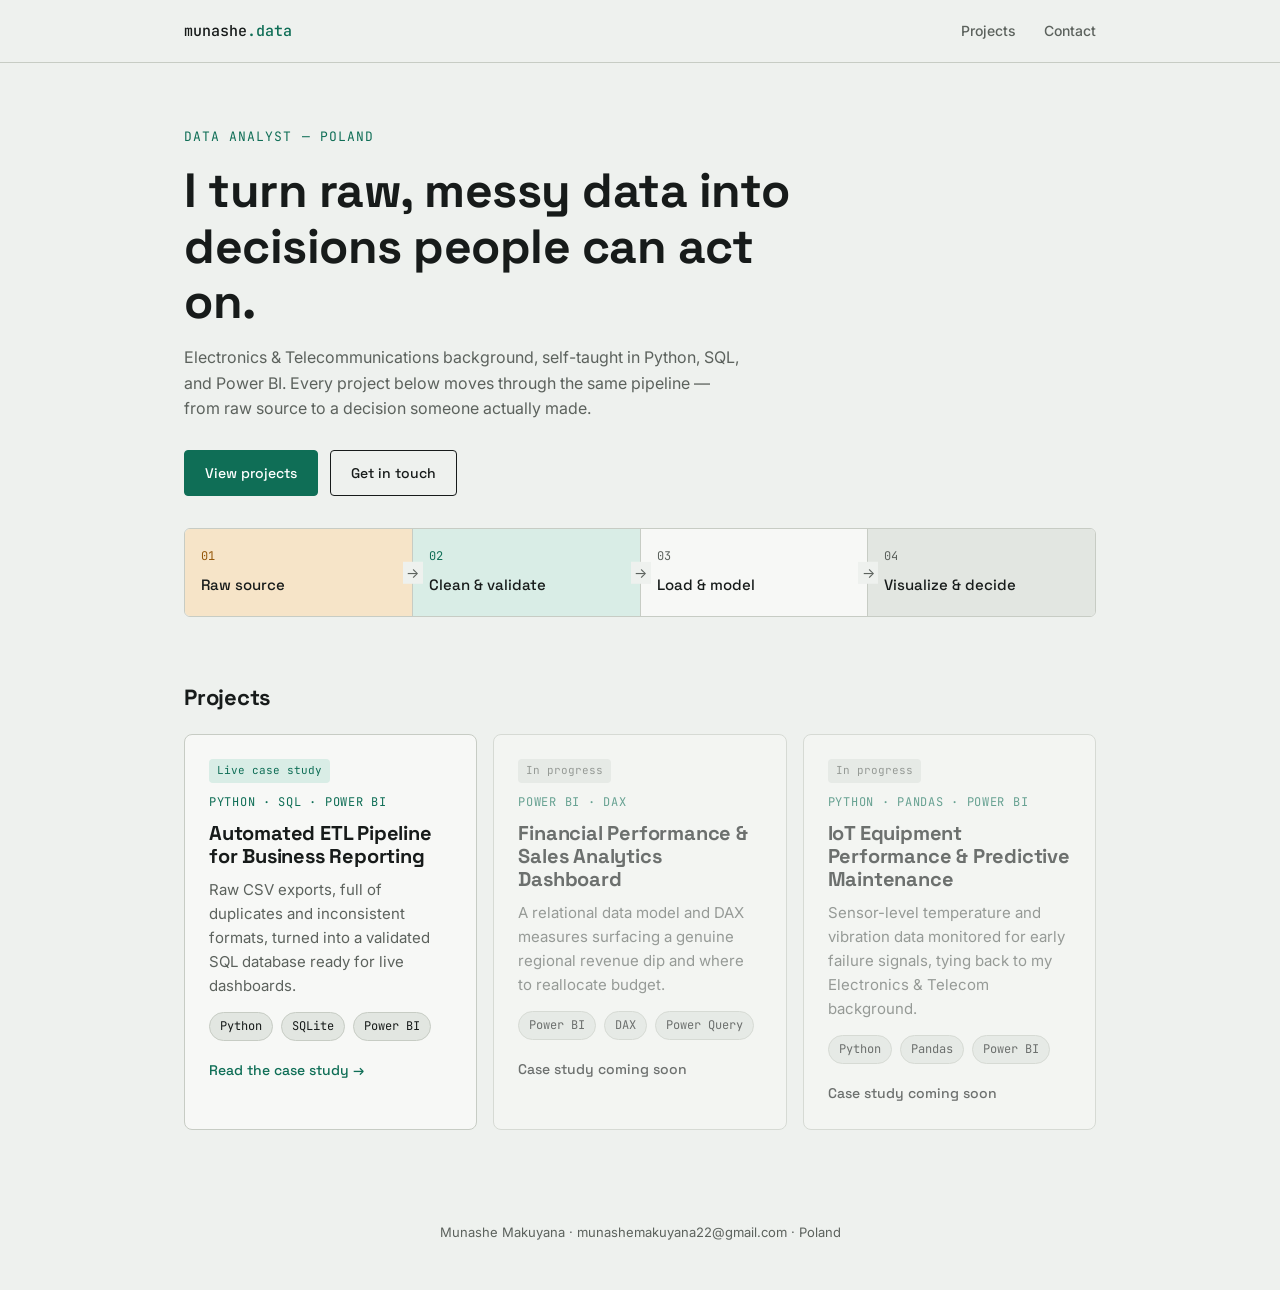
==== index.html @ d44bf30a "Add files via upload" ====
<!DOCTYPE html>
<html lang="en">
<head>
<meta charset="UTF-8">
<meta name="viewport" content="width=device-width, initial-scale=1.0">
<title>Munashe Makuyana — Data Analyst Portfolio</title>
<link rel="stylesheet" href="css/style.css">
</head>
<body>

<nav>
  <div class="wrap">
    <div class="logo">munashe<span>.data</span></div>
    <ul>
      <li><a href="#projects">Projects</a></li>
      <li><a href="mailto:munashemakuyana22@gmail.com">Contact</a></li>
    </ul>
  </div>
</nav>

<header class="hero">
  <div class="wrap">
    <div class="eyebrow">Data analyst — Poland</div>
    <h1>I turn raw, messy data into decisions people can act on.</h1>
    <p>Electronics &amp; Telecommunications background, self-taught in Python, SQL, and Power BI. Every project below moves through the same pipeline &mdash; from raw source to a decision someone actually made.</p>
    <div class="hero-links">
      <a href="#projects" class="btn primary">View projects</a>
      <a href="mailto:munashemakuyana22@gmail.com" class="btn">Get in touch</a>
    </div>

    <div class="pipeline" aria-hidden="true">
      <div class="stage raw"><span class="n mono">01</span><span class="t">Raw source</span></div>
      <div class="stage clean"><span class="n mono">02</span><span class="t">Clean &amp; validate</span></div>
      <div class="stage load"><span class="n mono">03</span><span class="t">Load &amp; model</span></div>
      <div class="stage viz"><span class="n mono">04</span><span class="t">Visualize &amp; decide</span></div>
    </div>
  </div>
</header>

<section class="projects" id="projects">
  <div class="wrap">
    <h2>Projects</h2>
    <div class="card-grid">

      <div class="pcard">
        <span class="status live">Live case study</span>
        <span class="tag">Python · SQL · Power BI</span>
        <h3>Automated ETL Pipeline for Business Reporting</h3>
        <p>Raw CSV exports, full of duplicates and inconsistent formats, turned into a validated SQL database ready for live dashboards.</p>
        <div class="stack">
          <span class="pill">Python</span>
          <span class="pill">SQLite</span>
          <span class="pill">Power BI</span>
        </div>
        <a href="projects/etl-pipeline.html" class="cta">Read the case study →</a>
      </div>

      <div class="pcard disabled">
        <span class="status soon">In progress</span>
        <span class="tag">Power BI · DAX</span>
        <h3>Financial Performance &amp; Sales Analytics Dashboard</h3>
        <p>A relational data model and DAX measures surfacing a genuine regional revenue dip and where to reallocate budget.</p>
        <div class="stack">
          <span class="pill">Power BI</span>
          <span class="pill">DAX</span>
          <span class="pill">Power Query</span>
        </div>
        <span class="cta">Case study coming soon</span>
      </div>

      <div class="pcard disabled">
        <span class="status soon">In progress</span>
        <span class="tag">Python · Pandas · Power BI</span>
        <h3>IoT Equipment Performance &amp; Predictive Maintenance</h3>
        <p>Sensor-level temperature and vibration data monitored for early failure signals, tying back to my Electronics &amp; Telecom background.</p>
        <div class="stack">
          <span class="pill">Python</span>
          <span class="pill">Pandas</span>
          <span class="pill">Power BI</span>
        </div>
        <span class="cta">Case study coming soon</span>
      </div>

    </div>
  </div>
</section>

<footer>
  <div class="wrap">Munashe Makuyana &middot; munashemakuyana22@gmail.com &middot; Poland</div>
</footer>

</body>
</html>
---- css/style.css ----
@import url('https://fonts.googleapis.com/css2?family=Space+Grotesk:wght@400;500;700&family=Inter:wght@400;500;600&family=JetBrains+Mono:wght@400;500&display=swap');

:root{
  --ink:#171b1a;
  --paper:#eef1ee;
  --paper-2:#e2e6e1;
  --card:#f7f8f6;
  --line:#c7ccc4;
  --teal:#0f6e56;
  --teal-light:#d9ede6;
  --amber:#96590c;
  --amber-light:#f6e4c8;
  --coral:#993c1d;
  --coral-light:#f6ded2;
  --muted:#5c625d;
}

*{box-sizing:border-box;margin:0;padding:0;}

body{
  background:var(--paper);
  color:var(--ink);
  font-family:'Inter',sans-serif;
  line-height:1.6;
  font-size:16px;
}

h1,h2,h3,h4{
  font-family:'Space Grotesk',sans-serif;
  font-weight:700;
  line-height:1.15;
  letter-spacing:-0.01em;
}

.mono{font-family:'JetBrains Mono',monospace;}

a{color:var(--teal);text-decoration:none;}
a:hover{text-decoration:underline;}

.wrap{max-width:960px;margin:0 auto;padding:0 24px;}

/* NAV */
nav{
  border-bottom:1px solid var(--line);
  background:var(--paper);
  position:sticky;top:0;z-index:10;
}
nav .wrap{
  display:flex;align-items:center;justify-content:space-between;
  padding-top:18px;padding-bottom:18px;
}
.logo{
  font-family:'JetBrains Mono',monospace;
  font-weight:500;font-size:15px;color:var(--ink);
}
.logo span{color:var(--teal);}
nav ul{list-style:none;display:flex;gap:28px;}
nav a{color:var(--muted);font-size:14px;font-weight:500;}
nav a:hover{color:var(--ink);text-decoration:none;}

/* HERO */
.hero{padding:64px 0 40px;}
.hero .eyebrow{
  font-family:'JetBrains Mono',monospace;
  font-size:13px;color:var(--teal);
  text-transform:uppercase;letter-spacing:.08em;
  margin-bottom:16px;
}
.hero h1{font-size:40px;max-width:640px;margin-bottom:16px;}
.hero p{color:var(--muted);max-width:560px;font-size:16px;margin-bottom:28px;}
.hero-links{display:flex;gap:12px;}
.btn{
  font-family:'Space Grotesk',sans-serif;font-weight:500;font-size:14px;
  padding:11px 20px;border-radius:4px;border:1px solid var(--ink);
  color:var(--ink);display:inline-block;
}
.btn:hover{background:var(--ink);color:var(--paper);text-decoration:none;}
.btn.primary{background:var(--teal);color:#fff;border-color:var(--teal);}
.btn.primary:hover{background:#0b5843;}

/* PIPELINE STRIP - the signature element */
.pipeline{
  display:flex;align-items:stretch;gap:0;
  border:1px solid var(--line);border-radius:6px;overflow:hidden;
  margin:32px 0 8px;background:var(--card);
}
.stage{
  flex:1;padding:18px 16px;position:relative;
  border-right:1px solid var(--line);
}
.stage:last-child{border-right:none;}
.stage .n{
  font-family:'JetBrains Mono',monospace;font-size:12px;color:var(--muted);
  display:block;margin-bottom:6px;
}
.stage .t{font-family:'Space Grotesk',sans-serif;font-weight:500;font-size:15px;}
.stage.raw{background:var(--amber-light);}
.stage.raw .n{color:var(--amber);}
.stage.clean{background:var(--teal-light);}
.stage.clean .n{color:var(--teal);}
.stage.load{background:var(--card);}
.stage.viz{background:var(--paper-2);}
.stage::after{
  content:'\2192';position:absolute;right:-11px;top:50%;
  transform:translateY(-50%);z-index:2;color:var(--muted);
  font-size:14px;background:var(--paper);width:20px;text-align:center;
}
.stage:last-child::after{content:'';}

/* PROJECT CARDS */
.projects{padding:20px 0 60px;}
.projects h2{font-size:22px;margin-bottom:24px;}
.card-grid{display:grid;grid-template-columns:1fr;gap:16px;}
.pcard{
  border:1px solid var(--line);border-radius:8px;background:var(--card);
  padding:24px;display:flex;flex-direction:column;gap:10px;
}
.pcard .tag{
  font-family:'JetBrains Mono',monospace;font-size:12px;color:var(--teal);
  text-transform:uppercase;letter-spacing:.06em;
}
.pcard h3{font-size:20px;}
.pcard p{color:var(--muted);font-size:15px;}
.pcard .stack{display:flex;gap:8px;flex-wrap:wrap;margin-top:4px;}
.pill{
  font-family:'JetBrains Mono',monospace;font-size:12px;
  background:var(--paper-2);border:1px solid var(--line);
  padding:4px 10px;border-radius:20px;color:var(--ink);
}
.pcard .cta{margin-top:8px;font-family:'Space Grotesk',sans-serif;font-weight:500;font-size:14px;}
.pcard.disabled{opacity:.6;}
.status{
  font-family:'JetBrains Mono',monospace;font-size:11px;
  padding:3px 8px;border-radius:4px;display:inline-block;width:fit-content;
}
.status.live{background:var(--teal-light);color:var(--teal);}
.status.soon{background:var(--paper-2);color:var(--muted);}

/* CASE STUDY PAGE */
.case-hero{padding:48px 0 24px;border-bottom:1px solid var(--line);}
.case-hero .eyebrow{font-family:'JetBrains Mono',monospace;font-size:13px;color:var(--teal);text-transform:uppercase;letter-spacing:.08em;margin-bottom:14px;}
.case-hero h1{font-size:34px;margin-bottom:14px;max-width:680px;}
.case-hero p.lede{color:var(--muted);font-size:17px;max-width:640px;}

.case-meta{display:flex;gap:32px;padding:20px 0;flex-wrap:wrap;}
.meta-item .k{font-family:'JetBrains Mono',monospace;font-size:12px;color:var(--muted);text-transform:uppercase;letter-spacing:.05em;display:block;margin-bottom:4px;}
.meta-item .v{font-family:'Space Grotesk',sans-serif;font-weight:500;font-size:15px;}

section.block{padding:36px 0;border-bottom:1px solid var(--line);}
section.block:last-of-type{border-bottom:none;}
section.block h2{font-size:22px;margin-bottom:16px;}
section.block h3{font-size:16px;margin:20px 0 8px;}
section.block p{color:var(--ink);max-width:700px;margin-bottom:12px;}
section.block ul{margin-left:20px;margin-bottom:12px;}
section.block li{margin-bottom:6px;color:var(--ink);}

.stat-grid{display:grid;grid-template-columns:repeat(auto-fit,minmax(150px,1fr));gap:12px;margin:20px 0;}
.stat{background:var(--card);border:1px solid var(--line);border-radius:6px;padding:16px;}
.stat .num{font-family:'Space Grotesk',sans-serif;font-weight:700;font-size:26px;color:var(--teal);}
.stat .lab{font-size:13px;color:var(--muted);margin-top:4px;}

pre{
  background:var(--ink);color:#e6e8e3;font-family:'JetBrains Mono',monospace;
  font-size:13px;padding:18px;border-radius:6px;overflow-x:auto;line-height:1.55;
  margin:14px 0;
}
code{font-family:'JetBrains Mono',monospace;background:var(--paper-2);padding:2px 5px;border-radius:3px;font-size:.9em;}

table{width:100%;border-collapse:collapse;margin:14px 0;font-size:14px;}
th,td{text-align:left;padding:8px 10px;border-bottom:1px solid var(--line);}
th{font-family:'JetBrains Mono',monospace;font-size:12px;text-transform:uppercase;color:var(--muted);letter-spacing:.04em;}

.callout{
  border-left:3px solid var(--teal);background:var(--teal-light);
  padding:14px 18px;border-radius:0 6px 6px 0;margin:16px 0;
}
.callout p{color:var(--ink);margin:0;}

.back-link{display:inline-block;margin:32px 0 0;font-family:'JetBrains Mono',monospace;font-size:14px;}

footer{padding:32px 0 48px;color:var(--muted);font-size:13px;text-align:center;}

@media(min-width:640px){
  .card-grid{grid-template-columns:1fr 1fr 1fr;}
  .hero h1{font-size:48px;}
  .pipeline{flex-direction:row;}
}
@media(max-width:640px){
  .pipeline{flex-direction:column;}
  .stage{border-right:none;border-bottom:1px solid var(--line);}
  .stage::after{content:'\2193';right:auto;left:16px;top:auto;bottom:-11px;transform:none;}
  .stage:last-child::after{content:'';}
}
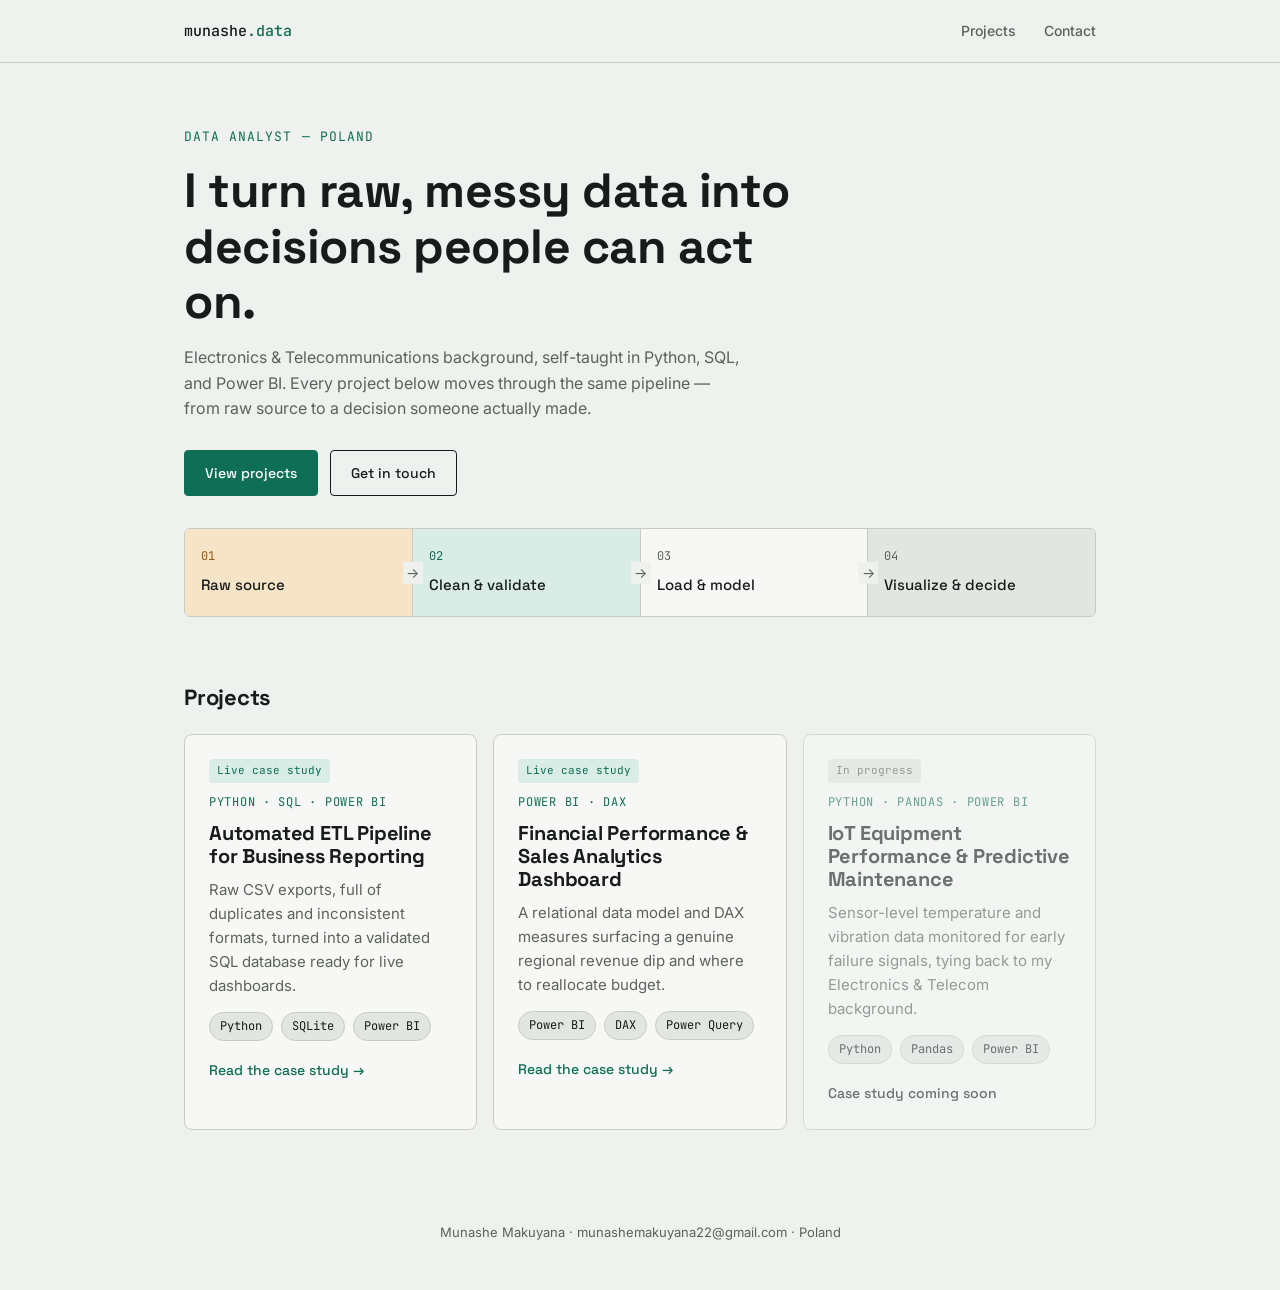
==== commit 5af4b781: "Update index.html" ====
--- a/index.html
+++ b/index.html
@@ -55,19 +55,8 @@
         <a href="projects/etl-pipeline.html" class="cta">Read the case study →</a>
       </div>
 
-      <div class="pcard disabled">
-        <span class="status soon">In progress</span>
-        <span class="tag">Power BI · DAX</span>
-        <h3>Financial Performance &amp; Sales Analytics Dashboard</h3>
-        <p>A relational data model and DAX measures surfacing a genuine regional revenue dip and where to reallocate budget.</p>
-        <div class="stack">
-          <span class="pill">Power BI</span>
-          <span class="pill">DAX</span>
-          <span class="pill">Power Query</span>
-        </div>
-        <span class="cta">Case study coming soon</span>
-      </div>
-
+     <div class="pcard"> <span class="status live">Live case study</span> <span class="tag">Power BI · DAX</span> <h3>Financial Performance &amp; Sales Analytics Dashboard</h3> <p>A relational data model and DAX measures surfacing a genuine regional revenue dip and where to reallocate budget.</p> <div class="stack"> <span class="pill">Power BI</span> <span class="pill">DAX</span> <span class="pill">Power Query</span> </div> <a href="projects/sales-dashboard.html" class="cta">Read the case study →</a> </div>
+      
       <div class="pcard disabled">
         <span class="status soon">In progress</span>
         <span class="tag">Python · Pandas · Power BI</span>
--- a/css/style.css
+++ b/css/style.css
@@ -165,6 +165,7 @@
   margin:14px 0;
 }
 code{font-family:'JetBrains Mono',monospace;background:var(--paper-2);padding:2px 5px;border-radius:3px;font-size:.9em;}
+pre code{background:none;padding:0;border-radius:0;color:inherit;font-size:1em;}
 
 table{width:100%;border-collapse:collapse;margin:14px 0;font-size:14px;}
 th,td{text-align:left;padding:8px 10px;border-bottom:1px solid var(--line);}
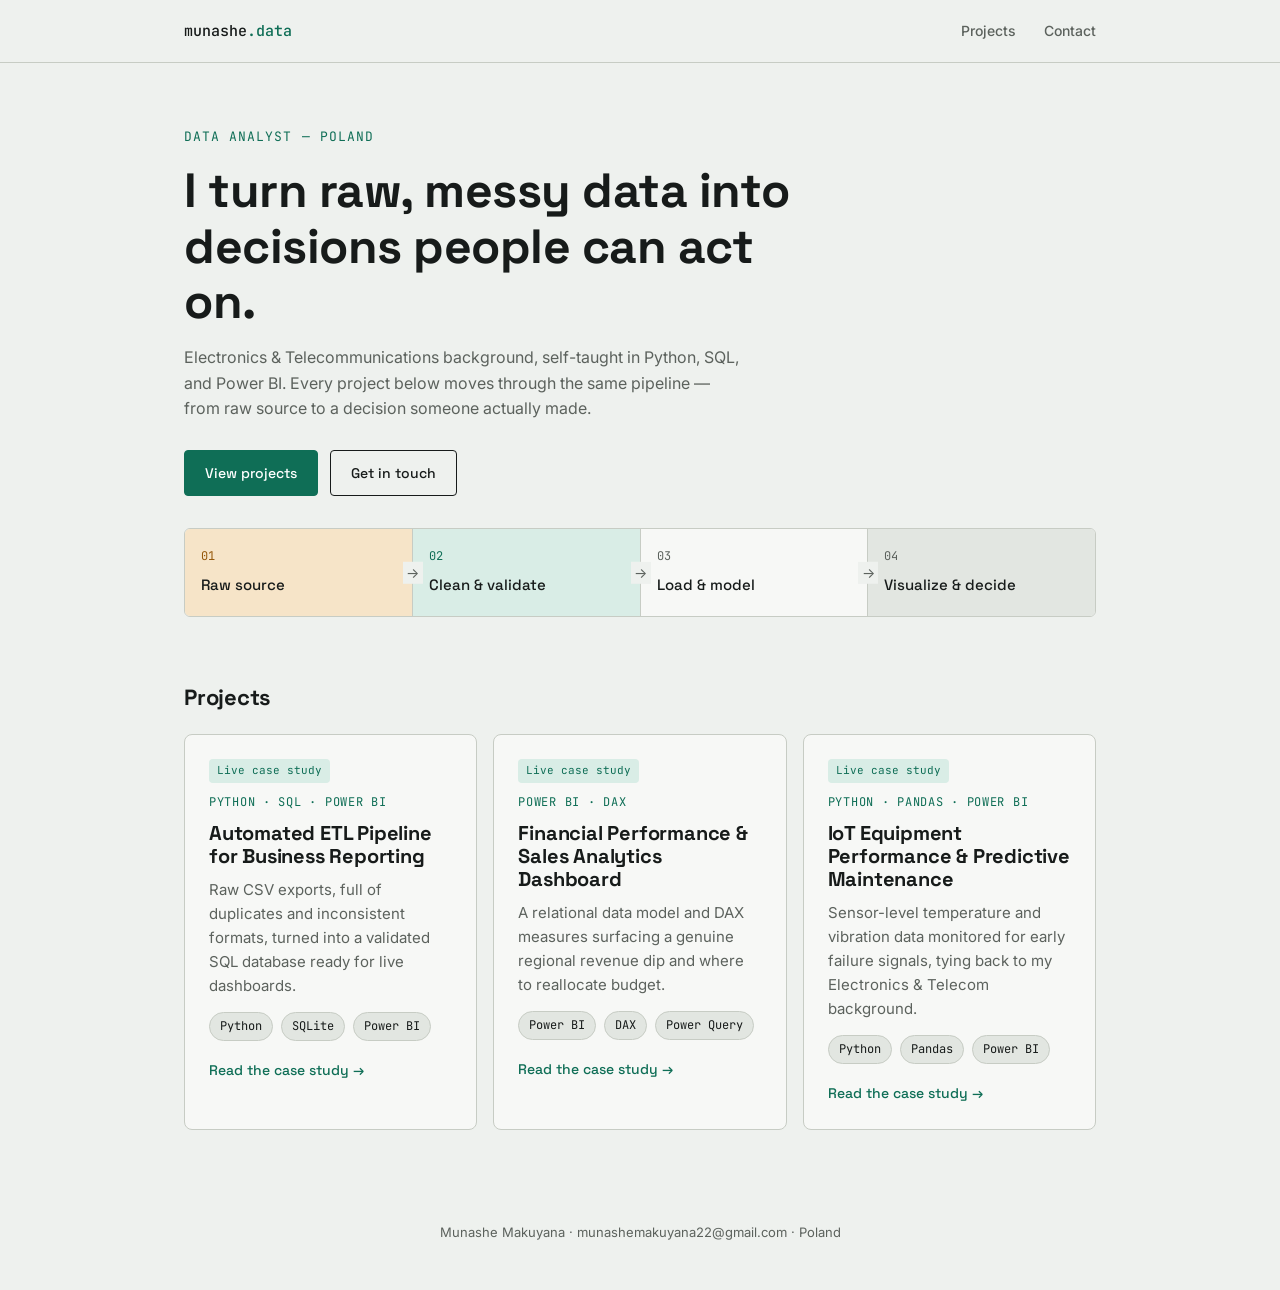
==== commit 54720aa6: "Add files via upload" ====
--- a/index.html
+++ b/index.html
@@ -55,10 +55,21 @@
         <a href="projects/etl-pipeline.html" class="cta">Read the case study →</a>
       </div>
 
-     <div class="pcard"> <span class="status live">Live case study</span> <span class="tag">Power BI · DAX</span> <h3>Financial Performance &amp; Sales Analytics Dashboard</h3> <p>A relational data model and DAX measures surfacing a genuine regional revenue dip and where to reallocate budget.</p> <div class="stack"> <span class="pill">Power BI</span> <span class="pill">DAX</span> <span class="pill">Power Query</span> </div> <a href="projects/sales-dashboard.html" class="cta">Read the case study →</a> </div>
-      
-      <div class="pcard disabled">
-        <span class="status soon">In progress</span>
+      <div class="pcard">
+        <span class="status live">Live case study</span>
+        <span class="tag">Power BI · DAX</span>
+        <h3>Financial Performance &amp; Sales Analytics Dashboard</h3>
+        <p>A relational data model and DAX measures surfacing a genuine regional revenue dip and where to reallocate budget.</p>
+        <div class="stack">
+          <span class="pill">Power BI</span>
+          <span class="pill">DAX</span>
+          <span class="pill">Power Query</span>
+        </div>
+        <a href="projects/sales-dashboard.html" class="cta">Read the case study →</a>
+      </div>
+
+      <div class="pcard">
+        <span class="status live">Live case study</span>
         <span class="tag">Python · Pandas · Power BI</span>
         <h3>IoT Equipment Performance &amp; Predictive Maintenance</h3>
         <p>Sensor-level temperature and vibration data monitored for early failure signals, tying back to my Electronics &amp; Telecom background.</p>
@@ -67,7 +78,7 @@
           <span class="pill">Pandas</span>
           <span class="pill">Power BI</span>
         </div>
-        <span class="cta">Case study coming soon</span>
+        <a href="projects/iot-maintenance.html" class="cta">Read the case study →</a>
       </div>
 
     </div>
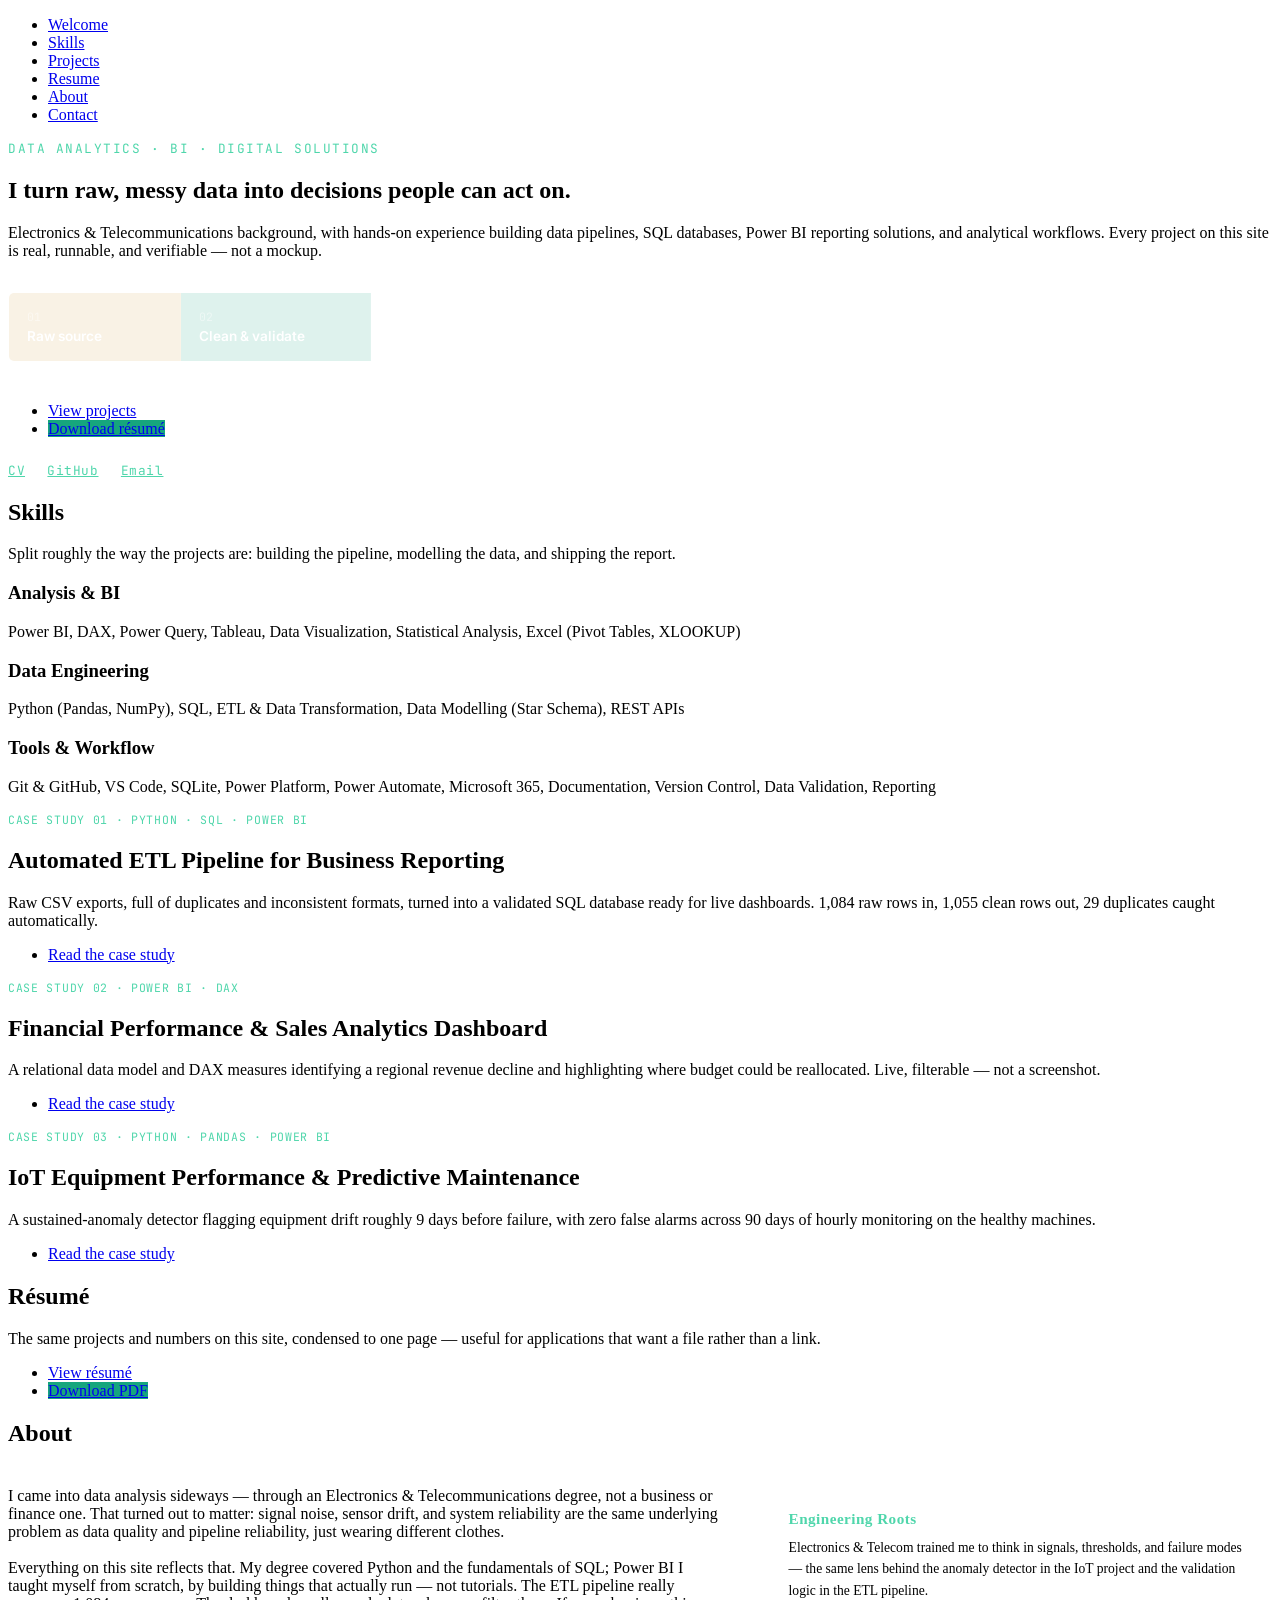
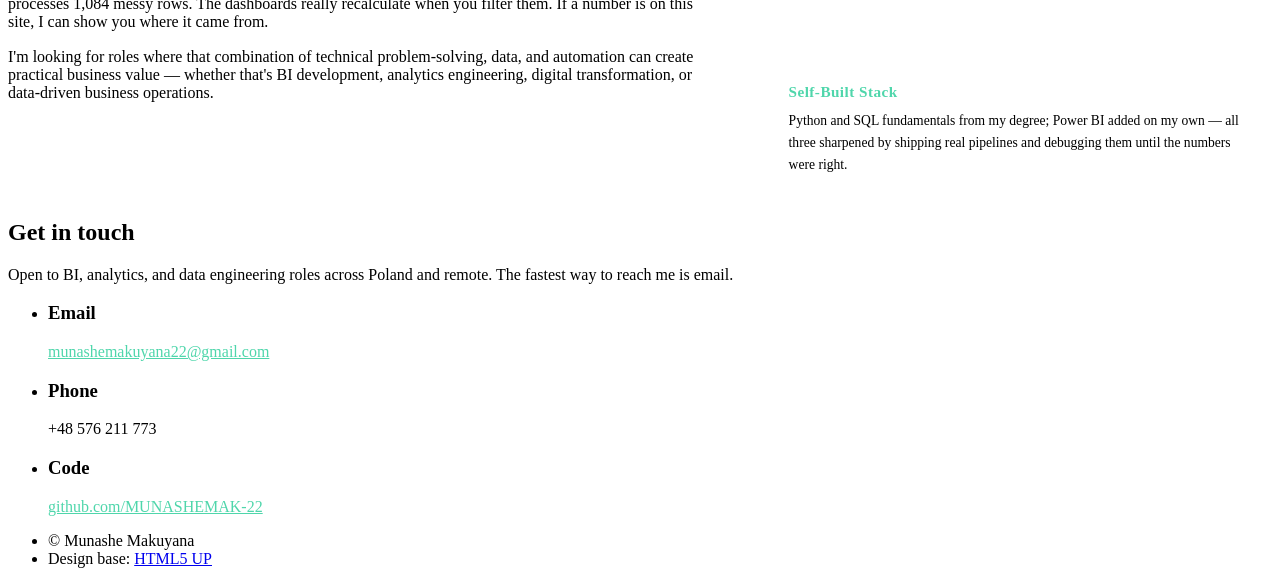
==== commit 81b3a98a: "Add files via upload" ====
--- a/index.html
+++ b/index.html
@@ -1,93 +1,213 @@
-<!DOCTYPE html>
+<!DOCTYPE HTML>
 <html lang="en">
 <head>
-<meta charset="UTF-8">
-<meta name="viewport" content="width=device-width, initial-scale=1.0">
-<title>Munashe Makuyana — Data Analyst Portfolio</title>
-<link rel="stylesheet" href="css/style.css">
+	<title>Munashe Makuyana — Data Analyst Portfolio</title>
+	<meta charset="utf-8" />
+	<meta name="description" content="Data analyst portfolio — Engineering-trained, self-built BI and data engineering capability, applied across real pipelines and dashboards." />
+	<meta name="viewport" content="width=device-width, initial-scale=1, user-scalable=no" />
+	<link rel="icon" type="image/svg+xml" href="assets/images/favicon.svg" />
+	<link rel="icon" type="image/png" sizes="32x32" href="assets/images/favicon-32.png" />
+	<link rel="icon" type="image/png" sizes="16x16" href="assets/images/favicon-16.png" />
+	<link rel="apple-touch-icon" href="assets/images/apple-touch-icon.png" />
+	<link rel="preconnect" href="https://fonts.googleapis.com">
+	<link rel="stylesheet" href="https://fonts.googleapis.com/css2?family=Inter:wght@400;500;600;700&family=JetBrains+Mono:wght@400;500&display=swap">
+	<link rel="stylesheet" href="assets/css/main.css" />
+	<link rel="stylesheet" href="assets/css/custom.css" />
+	<noscript><link rel="stylesheet" href="assets/css/noscript.css" /></noscript>
 </head>
-<body>
-
-<nav>
-  <div class="wrap">
-    <div class="logo">munashe<span>.data</span></div>
-    <ul>
-      <li><a href="#projects">Projects</a></li>
-      <li><a href="mailto:munashemakuyana22@gmail.com">Contact</a></li>
-    </ul>
-  </div>
-</nav>
-
-<header class="hero">
-  <div class="wrap">
-    <div class="eyebrow">Data analyst — Poland</div>
-    <h1>I turn raw, messy data into decisions people can act on.</h1>
-    <p>Electronics &amp; Telecommunications background, self-taught in Python, SQL, and Power BI. Every project below moves through the same pipeline &mdash; from raw source to a decision someone actually made.</p>
-    <div class="hero-links">
-      <a href="#projects" class="btn primary">View projects</a>
-      <a href="mailto:munashemakuyana22@gmail.com" class="btn">Get in touch</a>
-    </div>
-
-    <div class="pipeline" aria-hidden="true">
-      <div class="stage raw"><span class="n mono">01</span><span class="t">Raw source</span></div>
-      <div class="stage clean"><span class="n mono">02</span><span class="t">Clean &amp; validate</span></div>
-      <div class="stage load"><span class="n mono">03</span><span class="t">Load &amp; model</span></div>
-      <div class="stage viz"><span class="n mono">04</span><span class="t">Visualize &amp; decide</span></div>
-    </div>
-  </div>
-</header>
-
-<section class="projects" id="projects">
-  <div class="wrap">
-    <h2>Projects</h2>
-    <div class="card-grid">
-
-      <div class="pcard">
-        <span class="status live">Live case study</span>
-        <span class="tag">Python · SQL · Power BI</span>
-        <h3>Automated ETL Pipeline for Business Reporting</h3>
-        <p>Raw CSV exports, full of duplicates and inconsistent formats, turned into a validated SQL database ready for live dashboards.</p>
-        <div class="stack">
-          <span class="pill">Python</span>
-          <span class="pill">SQLite</span>
-          <span class="pill">Power BI</span>
-        </div>
-        <a href="projects/etl-pipeline.html" class="cta">Read the case study →</a>
-      </div>
-
-      <div class="pcard">
-        <span class="status live">Live case study</span>
-        <span class="tag">Power BI · DAX</span>
-        <h3>Financial Performance &amp; Sales Analytics Dashboard</h3>
-        <p>A relational data model and DAX measures surfacing a genuine regional revenue dip and where to reallocate budget.</p>
-        <div class="stack">
-          <span class="pill">Power BI</span>
-          <span class="pill">DAX</span>
-          <span class="pill">Power Query</span>
-        </div>
-        <a href="projects/sales-dashboard.html" class="cta">Read the case study →</a>
-      </div>
-
-      <div class="pcard">
-        <span class="status live">Live case study</span>
-        <span class="tag">Python · Pandas · Power BI</span>
-        <h3>IoT Equipment Performance &amp; Predictive Maintenance</h3>
-        <p>Sensor-level temperature and vibration data monitored for early failure signals, tying back to my Electronics &amp; Telecom background.</p>
-        <div class="stack">
-          <span class="pill">Python</span>
-          <span class="pill">Pandas</span>
-          <span class="pill">Power BI</span>
-        </div>
-        <a href="projects/iot-maintenance.html" class="cta">Read the case study →</a>
-      </div>
-
-    </div>
-  </div>
-</section>
-
-<footer>
-  <div class="wrap">Munashe Makuyana &middot; munashemakuyana22@gmail.com &middot; Poland</div>
-</footer>
+<body class="is-preload">
+
+	<!-- Sidebar -->
+		<section id="sidebar">
+			<div class="inner">
+				<nav>
+					<ul>
+						<li><a href="#intro">Welcome</a></li>
+						<li><a href="#skills">Skills</a></li>
+						<li><a href="#projects">Projects</a></li>
+						<li><a href="#resume">Resume</a></li>
+						<li><a href="#about">About</a></li>
+						<li><a href="#contact">Contact</a></li>
+					</ul>
+				</nav>
+			</div>
+		</section>
+
+	<!-- Wrapper -->
+		<div id="wrapper">
+
+			<!-- Intro -->
+				<section id="intro" class="wrapper style1 fullscreen fade-up">
+					<div class="inner">
+						<div class="eyebrow-tag">Data Analytics · BI · Digital Solutions</div>
+						<h1>I turn raw, messy data into decisions people can act on.</h1>
+						<p>Electronics &amp; Telecommunications background, with hands-on experience building data pipelines, SQL databases, Power BI reporting solutions, and analytical workflows. Every project on this site is real, runnable, and verifiable &mdash; not a mockup.</p>
+
+						<div class="pipeline-strip" aria-hidden="true">
+							<div class="p-stage"><span class="p-n">01</span><span class="p-t">Raw source</span></div>
+							<div class="p-stage"><span class="p-n">02</span><span class="p-t">Clean &amp; validate</span></div>
+							<div class="p-stage"><span class="p-n">03</span><span class="p-t">Load &amp; model</span></div>
+							<div class="p-stage"><span class="p-n">04</span><span class="p-t">Visualize &amp; decide</span></div>
+						</div>
+
+						<ul class="actions">
+							<li><a href="#projects" class="button scrolly">View projects</a></li>
+							<li><a href="resume.pdf" target="_blank" class="button primary">Download résumé</a></li>
+						</ul>
+
+						<ul class="quick-links">
+							<li><a href="resume.pdf" target="_blank">CV</a></li>
+							<li><a href="https://github.com/MUNASHEMAK-22" target="_blank" rel="noopener">GitHub</a></li>
+							<li><a href="mailto:munashemakuyana22@gmail.com">Email</a></li>
+						</ul>
+					</div>
+				</section>
+
+			<!-- Skills -->
+				<section id="skills" class="wrapper style2 fade-up">
+					<div class="inner">
+						<h2>Skills</h2>
+						<p>Split roughly the way the projects are: building the pipeline, modelling the data, and shipping the report.</p>
+						<div class="features">
+							<section>
+								<span class="icon solid major fa-chart-bar"></span>
+								<h3>Analysis &amp; BI</h3>
+								<p>Power BI, DAX, Power Query, Tableau, Data Visualization, Statistical Analysis, Excel (Pivot Tables, XLOOKUP)</p>
+							</section>
+							<section>
+								<span class="icon solid major fa-code"></span>
+								<h3>Data Engineering</h3>
+								<p>Python (Pandas, NumPy), SQL, ETL &amp; Data Transformation, Data Modelling (Star Schema), REST APIs</p>
+							</section>
+							<section>
+								<span class="icon solid major fa-cogs"></span>
+								<h3>Tools &amp; Workflow</h3>
+								<p>Git &amp; GitHub, VS Code, SQLite, Power Platform, Power Automate, Microsoft 365, Documentation, Version Control, Data Validation, Reporting</p>
+							</section>
+						</div>
+					</div>
+				</section>
+
+			<!-- Projects -->
+				<section id="projects" class="wrapper style3 spotlights">
+					<section>
+						<a href="projects/etl-pipeline.html" class="image"><img src="assets/images/etl-visual.svg" alt="Diagram of raw messy CSV rows becoming clean rows loaded into a database" /></a>
+						<div class="content">
+							<div class="inner">
+								<span class="proj-tag">Case study 01 &middot; Python &middot; SQL &middot; Power BI</span>
+								<h2>Automated ETL Pipeline for Business Reporting</h2>
+								<p>Raw CSV exports, full of duplicates and inconsistent formats, turned into a validated SQL database ready for live dashboards. 1,084 raw rows in, 1,055 clean rows out, 29 duplicates caught automatically.</p>
+								<ul class="actions">
+									<li><a href="projects/etl-pipeline.html" class="button">Read the case study</a></li>
+								</ul>
+							</div>
+						</div>
+					</section>
+					<section>
+						<a href="projects/sales-dashboard.html" class="image"><img src="assets/images/sales-visual.svg" alt="Bar chart showing a regional revenue decline in Q3" /></a>
+						<div class="content">
+							<div class="inner">
+								<span class="proj-tag">Case study 02 &middot; Power BI &middot; DAX</span>
+								<h2>Financial Performance &amp; Sales Analytics Dashboard</h2>
+								<p>A relational data model and DAX measures identifying a regional revenue decline and highlighting where budget could be reallocated. Live, filterable &mdash; not a screenshot.</p>
+								<ul class="actions">
+									<li><a href="projects/sales-dashboard.html" class="button">Read the case study</a></li>
+								</ul>
+							</div>
+						</div>
+					</section>
+					<section>
+						<a href="projects/iot-maintenance.html" class="image"><img src="assets/images/iot-visual.svg" alt="Sensor line rising into an anomaly zone before a simulated equipment failure" /></a>
+						<div class="content">
+							<div class="inner">
+								<span class="proj-tag">Case study 03 &middot; Python &middot; Pandas &middot; Power BI</span>
+								<h2>IoT Equipment Performance &amp; Predictive Maintenance</h2>
+								<p>A sustained-anomaly detector flagging equipment drift roughly 9 days before failure, with zero false alarms across 90 days of hourly monitoring on the healthy machines.</p>
+								<ul class="actions">
+									<li><a href="projects/iot-maintenance.html" class="button">Read the case study</a></li>
+								</ul>
+							</div>
+						</div>
+					</section>
+				</section>
+
+			<!-- Resume -->
+				<section id="resume" class="wrapper style1 fade-up">
+					<div class="inner">
+						<h2>Résumé</h2>
+						<p>The same projects and numbers on this site, condensed to one page &mdash; useful for applications that want a file rather than a link.</p>
+						<ul class="actions">
+							<li><a href="resume.pdf" target="_blank" class="button">View résumé</a></li>
+							<li><a href="resume.pdf" download class="button primary">Download PDF</a></li>
+						</ul>
+					</div>
+				</section>
+
+			<!-- About -->
+				<section id="about" class="wrapper style2 fade-up">
+					<div class="inner">
+						<h2>About</h2>
+						<div class="about-grid">
+							<div class="about-bio">
+								<p>I came into data analysis sideways &mdash; through an Electronics &amp; Telecommunications degree, not a business or finance one. That turned out to matter: signal noise, sensor drift, and system reliability are the same underlying problem as data quality and pipeline reliability, just wearing different clothes.</p>
+								<p>Everything on this site reflects that. My degree covered Python and the fundamentals of SQL; Power BI I taught myself from scratch, by building things that actually run &mdash; not tutorials. The ETL pipeline really processes 1,084 messy rows. The dashboards really recalculate when you filter them. If a number is on this site, I can show you where it came from.</p>
+								<p>I'm looking for roles where that combination of technical problem-solving, data, and automation can create practical business value &mdash; whether that's BI development, analytics engineering, digital transformation, or data-driven business operations.</p>
+							</div>
+							<div class="about-traits">
+								<div class="trait-box">
+									<h3>Engineering Roots</h3>
+									<p>Electronics &amp; Telecom trained me to think in signals, thresholds, and failure modes &mdash; the same lens behind the anomaly detector in the IoT project and the validation logic in the ETL pipeline.</p>
+								</div>
+								<div class="trait-box">
+									<h3>Self-Built Stack</h3>
+									<p>Python and SQL fundamentals from my degree; Power BI added on my own &mdash; all three sharpened by shipping real pipelines and debugging them until the numbers were right.</p>
+								</div>
+							</div>
+						</div>
+					</div>
+				</section>
+
+			<!-- Contact -->
+				<section id="contact" class="wrapper style1-alt fade-up">
+					<div class="inner">
+						<h2>Get in touch</h2>
+						<p>Open to BI, analytics, and data engineering roles across Poland and remote. The fastest way to reach me is email.</p>
+						<ul class="contact">
+							<li>
+								<h3>Email</h3>
+								<a href="mailto:munashemakuyana22@gmail.com">munashemakuyana22@gmail.com</a>
+							</li>
+							<li>
+								<h3>Phone</h3>
+								<span>+48 576 211 773</span>
+							</li>
+							<li>
+								<h3>Code</h3>
+								<a href="https://github.com/MUNASHEMAK-22" target="_blank" rel="noopener">github.com/MUNASHEMAK-22</a>
+							</li>
+						</ul>
+					</div>
+				</section>
+
+		</div>
+
+	<!-- Footer -->
+		<footer id="footer" class="wrapper style1-alt">
+			<div class="inner">
+				<ul class="menu">
+					<li>&copy; Munashe Makuyana</li><li>Design base: <a href="http://html5up.net" target="_blank" rel="noopener">HTML5 UP</a></li>
+				</ul>
+			</div>
+		</footer>
+
+	<!-- Scripts -->
+		<script src="assets/js/jquery.min.js"></script>
+		<script src="assets/js/jquery.scrollex.min.js"></script>
+		<script src="assets/js/jquery.scrolly.min.js"></script>
+		<script src="assets/js/browser.min.js"></script>
+		<script src="assets/js/breakpoints.min.js"></script>
+		<script src="assets/js/util.js"></script>
+		<script src="assets/js/main.js"></script>
 
 </body>
 </html>
--- a/assets/css/custom.css
+++ b/assets/css/custom.css
@@ -0,0 +1,130 @@
+/* Custom additions on top of the recompiled Hyperspace base.
+   Kept separate from main.css so the generated template file
+   is never hand-edited directly. */
+
+#intro .eyebrow-tag {
+	font-family: 'JetBrains Mono', monospace;
+	font-size: 0.8em;
+	letter-spacing: 0.12em;
+	text-transform: uppercase;
+	color: #4fd6ab;
+	margin-bottom: 1em;
+}
+
+/* Pipeline strip — the core brand element, kept prominent under the hero */
+.pipeline-strip {
+	display: flex;
+	flex-wrap: wrap;
+	gap: 0;
+	margin: 2em 0 2.5em 0;
+	border: solid 1px rgba(255,255,255,0.15);
+	border-radius: 6px;
+	overflow: hidden;
+	max-width: 46em;
+}
+.pipeline-strip .p-stage {
+	flex: 1 1 auto;
+	min-width: 8.5em;
+	padding: 1em 1.1em;
+	border-right: solid 1px rgba(255,255,255,0.1);
+	background: rgba(255,255,255,0.03);
+}
+.pipeline-strip .p-stage:last-child { border-right: none; }
+.pipeline-strip .p-stage:nth-child(1) { background: rgba(201,144,47,0.12); }
+.pipeline-strip .p-stage:nth-child(2) { background: rgba(22,166,125,0.14); }
+.pipeline-strip .p-stage:nth-child(3) { background: rgba(255,255,255,0.03); }
+.pipeline-strip .p-stage:nth-child(4) { background: rgba(255,255,255,0.06); }
+.pipeline-strip .p-n {
+	display: block;
+	font-family: 'JetBrains Mono', monospace;
+	font-size: 0.72em;
+	color: rgba(255,255,255,0.45);
+	margin-bottom: 0.3em;
+}
+.pipeline-strip .p-t {
+	font-family: 'Inter', sans-serif;
+	font-weight: 600;
+	font-size: 0.85em;
+	color: #ffffff;
+}
+
+/* Primary (filled) button variant */
+.button.primary {
+	background-color: #16a67d !important;
+	border-color: #16a67d !important;
+}
+.button.primary:hover {
+	background-color: #12946e !important;
+}
+
+/* Project tag above each case-study title in the spotlights */
+.proj-tag {
+	display: block;
+	font-family: 'JetBrains Mono', monospace;
+	font-size: 0.72em;
+	letter-spacing: 0.06em;
+	text-transform: uppercase;
+	color: #4fd6ab;
+	margin-bottom: 0.6em;
+}
+
+/* About layout */
+.about-grid {
+	display: grid;
+	grid-template-columns: 1fr;
+	gap: 2.5em;
+	margin-top: 1.5em;
+	text-align: left;
+}
+.about-bio p { margin-bottom: 1.1em; }
+.about-traits {
+	display: flex;
+	flex-direction: column;
+	gap: 1.2em;
+}
+.trait-box {
+	background: rgba(255,255,255,0.04);
+	border: solid 1px rgba(255,255,255,0.12);
+	border-radius: 6px;
+	padding: 1.4em 1.6em;
+	text-align: left;
+}
+.trait-box h3 {
+	font-size: 0.95em;
+	color: #4fd6ab;
+	letter-spacing: 0.03em;
+	margin-bottom: 0.6em;
+}
+.trait-box p {
+	font-size: 0.85em;
+	line-height: 1.6;
+	margin: 0;
+}
+
+@media screen and (min-width: 64em) {
+	.about-grid {
+		grid-template-columns: 1.4fr 1fr;
+		align-items: start;
+	}
+}
+
+.quick-links {
+	display: flex;
+	gap: 1.4em;
+	margin-top: 1.4em;
+	list-style: none;
+	padding: 0;
+}
+.quick-links a {
+	font-family: 'JetBrains Mono', monospace;
+	font-size: 0.8em;
+	letter-spacing: 0.04em;
+	color: #4fd6ab !important;
+	border-bottom: solid 1px transparent;
+}
+.quick-links a:hover {
+	border-bottom-color: #4fd6ab;
+}
+
+/* Contact section link/phone color tie-in */
+#contact ul.contact a { color: #4fd6ab; }
--- a/assets/css/noscript.css
+++ b/assets/css/noscript.css
@@ -0,0 +1,43 @@
+/*
+	Hyperspace by HTML5 UP
+	html5up.net | @ajlkn
+	Free for personal and commercial use under the CCA 3.0 license (html5up.net/license)
+*/
+
+/* Spotlights */
+
+	.spotlights > section > .image:before {
+		opacity: 0 !important;
+	}
+
+	.spotlights > section > .content > .inner {
+		-moz-transform: none !important;
+		-webkit-transform: none !important;
+		-ms-transform: none !important;
+		transform: none !important;
+		opacity: 1 !important;
+	}
+
+/* Wrapper */
+
+	.wrapper > .inner {
+		opacity: 1 !important;
+		-moz-transform: none !important;
+		-webkit-transform: none !important;
+		-ms-transform: none !important;
+		transform: none !important;
+	}
+
+/* Sidebar */
+
+	#sidebar > .inner {
+		opacity: 1 !important;
+	}
+
+	#sidebar nav > ul > li {
+		-moz-transform: none !important;
+		-webkit-transform: none !important;
+		-ms-transform: none !important;
+		transform: none !important;
+		opacity: 1 !important;
+	}
